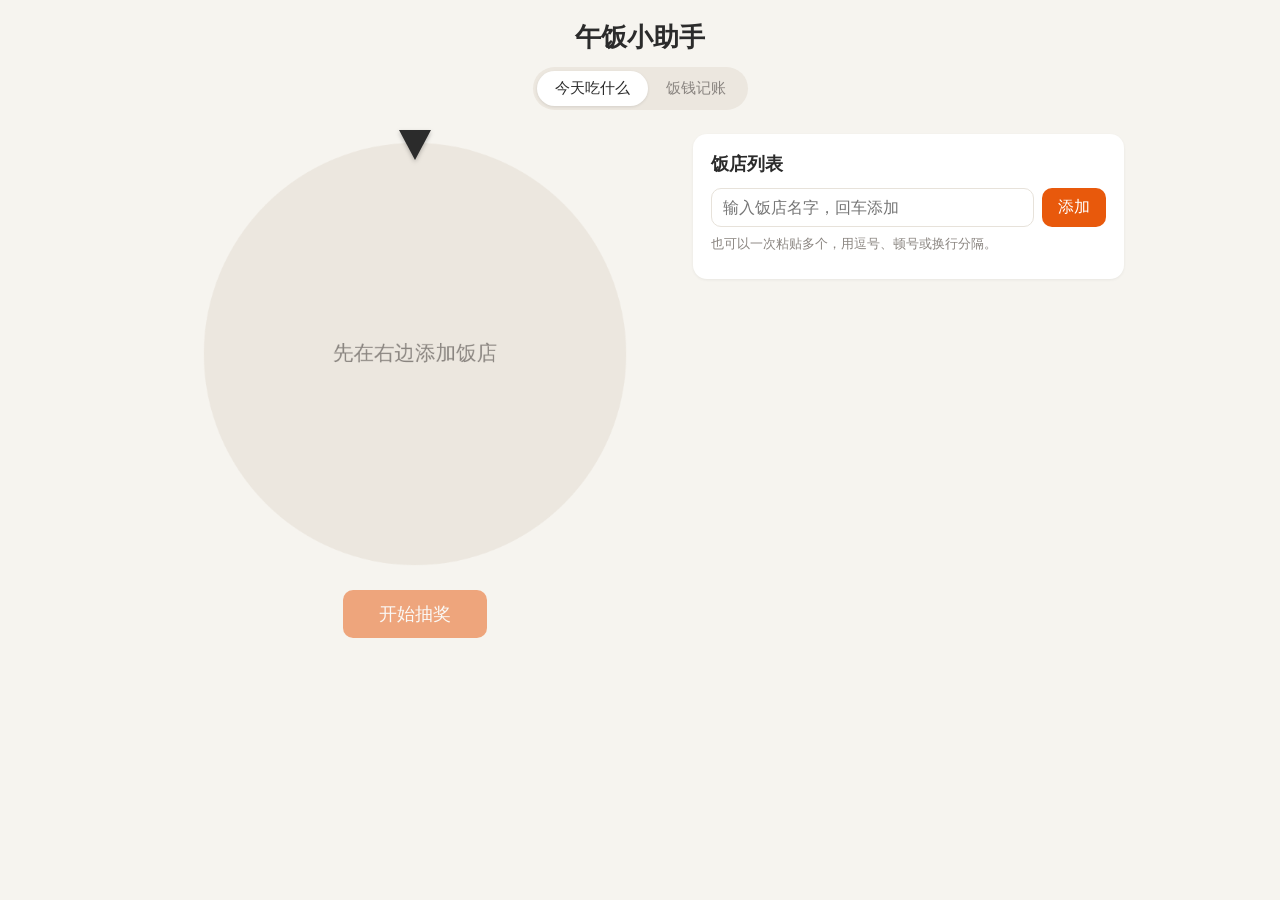
==== index.html @ 6ea11288 "Add lunch picker wheel and shared lunch-fund ledger Co-Authored-By: Claude Opus 5.5 <noreply@anthrop" ====
<!doctype html>
<html lang="zh-CN">
<head>
  <meta charset="utf-8">
  <meta name="viewport" content="width=device-width, initial-scale=1">
  <title>午饭小助手</title>
  <link rel="stylesheet" href="style.css">
</head>
<body>
  <header>
    <h1>午饭小助手</h1>
    <nav class="tabs">
      <button class="tab active" data-tab="wheel">今天吃什么</button>
      <button class="tab" data-tab="ledger">饭钱记账</button>
    </nav>
  </header>

  <main>
    <!-- 抽奖转盘 -->
    <section id="wheel" class="panel active">
      <div class="wheel-layout">
        <div class="wheel-box">
          <div class="pointer"></div>
          <canvas id="wheelCanvas" width="600" height="600"></canvas>
          <button id="spinBtn" class="primary big">开始抽奖</button>
          <p id="result" class="result"></p>
        </div>

        <div class="card">
          <h2>饭店列表</h2>
          <form id="restaurantForm" class="row">
            <input id="restaurantInput" type="text" placeholder="输入饭店名字，回车添加" maxlength="30" autocomplete="off">
            <button type="submit" class="primary">添加</button>
          </form>
          <p class="hint">也可以一次粘贴多个，用逗号、顿号或换行分隔。</p>
          <ul id="restaurantList" class="list"></ul>
          <button id="clearRestaurants" class="danger-link">清空列表</button>
        </div>
      </div>
    </section>

    <!-- 记账 -->
    <section id="ledger" class="panel">
      <div class="balance card">
        <span class="label">当前余额</span>
        <span id="balance" class="amount">¥0.00</span>
        <span id="balanceSub" class="sub"></span>
      </div>

      <div class="ledger-layout">
        <div class="card">
          <h2>记一笔</h2>
          <form id="txForm" class="tx-form">
            <div class="seg">
              <label><input type="radio" name="type" value="expense" checked> 消费（扣除）</label>
              <label><input type="radio" name="type" value="deposit"> 存入（充值）</label>
            </div>
            <label>金额
              <input id="txAmount" type="number" step="0.01" min="0.01" inputmode="decimal" placeholder="0.00" required>
            </label>
            <label>日期
              <input id="txDate" type="date" required>
            </label>
            <label>备注
              <input id="txNote" type="text" list="restaurantOptions" maxlength="50" placeholder="例如：饭店名 / 谁存的钱">
              <datalist id="restaurantOptions"></datalist>
            </label>
            <button type="submit" class="primary">保存</button>
          </form>
        </div>

        <div class="card">
          <div class="card-head">
            <h2>流水记录</h2>
            <div class="tools">
              <button id="exportBtn" class="small">导出备份</button>
              <label class="small file-btn">导入备份<input id="importInput" type="file" accept="application/json" hidden></label>
            </div>
          </div>
          <div id="stats" class="stats"></div>
          <ul id="txList" class="list tx-list"></ul>
          <p id="txEmpty" class="hint">还没有记录。先存入一笔钱吧。</p>
        </div>
      </div>
    </section>
  </main>

  <script src="app.js"></script>
</body>
</html>
---- style.css ----
:root {
  --bg: #f6f4ef;
  --card: #ffffff;
  --text: #2b2b2b;
  --muted: #8a8580;
  --line: #e7e2da;
  --accent: #e8590c;
  --accent-dark: #c44b08;
  --green: #2f9e44;
  --red: #e03131;
}

* { box-sizing: border-box; }

body {
  margin: 0;
  font-family: -apple-system, BlinkMacSystemFont, "PingFang SC", "Microsoft YaHei", "Segoe UI", sans-serif;
  background: var(--bg);
  color: var(--text);
}

header {
  text-align: center;
  padding: 20px 16px 8px;
}
h1 { margin: 0 0 12px; font-size: 26px; }
h2 { margin: 0 0 12px; font-size: 18px; }

.tabs { display: inline-flex; background: #ece7df; border-radius: 999px; padding: 4px; }
.tab {
  border: 0; background: transparent; padding: 8px 18px; border-radius: 999px;
  font-size: 15px; cursor: pointer; color: var(--muted);
}
.tab.active { background: var(--card); color: var(--text); box-shadow: 0 1px 3px rgba(0,0,0,.1); }

main { max-width: 1000px; margin: 0 auto; padding: 16px; }
.panel { display: none; }
.panel.active { display: block; }

.card {
  background: var(--card); border-radius: 14px; padding: 18px;
  box-shadow: 0 1px 3px rgba(0,0,0,.06);
}
.card-head { display: flex; justify-content: space-between; align-items: center; gap: 8px; flex-wrap: wrap; margin-bottom: 8px; }
.card-head h2 { margin: 0; }

button { font: inherit; cursor: pointer; }
.primary {
  background: var(--accent); color: #fff; border: 0; border-radius: 10px; padding: 9px 16px;
}
.primary:hover { background: var(--accent-dark); }
.primary:disabled { opacity: .5; cursor: default; }
.primary.big { font-size: 18px; padding: 12px 36px; margin-top: 16px; }
.small {
  background: #f1ede6; border: 0; border-radius: 8px; padding: 6px 10px; font-size: 13px; color: var(--text);
}
.file-btn { cursor: pointer; display: inline-block; }
.danger-link { background: none; border: 0; color: var(--muted); font-size: 13px; margin-top: 8px; padding: 0; }
.danger-link:hover { color: var(--red); }

input[type="text"], input[type="number"], input[type="date"] {
  width: 100%; padding: 9px 11px; border: 1px solid var(--line); border-radius: 10px; font: inherit; background: #fff;
}
input:focus { outline: 2px solid rgba(232,89,12,.3); border-color: var(--accent); }

.row { display: flex; gap: 8px; }
.row button { flex-shrink: 0; }
.hint { color: var(--muted); font-size: 13px; margin: 8px 0; }

/* 转盘 */
.wheel-layout { display: grid; grid-template-columns: minmax(0, 1.2fr) minmax(0, 1fr); gap: 20px; align-items: start; }
.wheel-box { position: relative; display: flex; flex-direction: column; align-items: center; }
#wheelCanvas { width: 100%; max-width: 440px; height: auto; aspect-ratio: 1; }
.pointer {
  position: absolute; top: -4px; left: 50%; transform: translateX(-50%); z-index: 2;
  width: 0; height: 0; border-left: 16px solid transparent; border-right: 16px solid transparent;
  border-top: 30px solid var(--text);
  filter: drop-shadow(0 2px 2px rgba(0,0,0,.25));
}
.result { font-size: 22px; font-weight: 600; min-height: 1.5em; margin: 14px 0 0; text-align: center; }
.result strong { color: var(--accent); }

.list { list-style: none; margin: 8px 0 0; padding: 0; max-height: 360px; overflow-y: auto; }
.list li {
  display: flex; align-items: center; justify-content: space-between; gap: 8px;
  padding: 8px 4px; border-bottom: 1px solid var(--line);
}
.list li:last-child { border-bottom: 0; }
.dot { display: inline-block; width: 10px; height: 10px; border-radius: 50%; margin-right: 8px; vertical-align: middle; }
.del { background: none; border: 0; color: var(--muted); font-size: 18px; line-height: 1; padding: 2px 6px; }
.del:hover { color: var(--red); }

/* 记账 */
.balance { display: flex; flex-direction: column; align-items: center; padding: 22px; margin-bottom: 20px; }
.balance .label { color: var(--muted); font-size: 14px; }
.balance .amount { font-size: 40px; font-weight: 700; margin: 4px 0; font-variant-numeric: tabular-nums; }
.balance .amount.low { color: var(--red); }
.balance .sub { color: var(--muted); font-size: 13px; }

.ledger-layout { display: grid; grid-template-columns: minmax(0, 1fr) minmax(0, 1.4fr); gap: 20px; align-items: start; }
.tx-form { display: flex; flex-direction: column; gap: 12px; }
.tx-form label { display: flex; flex-direction: column; gap: 4px; font-size: 14px; color: var(--muted); }
.seg { display: flex; gap: 16px; flex-wrap: wrap; }
.seg label { flex-direction: row; align-items: center; gap: 4px; color: var(--text); cursor: pointer; }

.stats { display: flex; gap: 16px; flex-wrap: wrap; font-size: 13px; color: var(--muted); }
.stats b { color: var(--text); font-variant-numeric: tabular-nums; }

.tx-list { max-height: 480px; }
.tx-main { min-width: 0; }
.tx-note { overflow: hidden; text-overflow: ellipsis; white-space: nowrap; }
.tx-date { font-size: 12px; color: var(--muted); }
.tx-right { display: flex; align-items: center; gap: 4px; flex-shrink: 0; }
.tx-amt { font-variant-numeric: tabular-nums; font-weight: 600; }
.tx-amt.expense { color: var(--red); }
.tx-amt.deposit { color: var(--green); }
.day-head { background: #faf8f4; font-size: 12px; color: var(--muted); padding: 4px 6px !important; }

@media (max-width: 720px) {
  .wheel-layout, .ledger-layout { grid-template-columns: minmax(0, 1fr); }
  .balance .amount { font-size: 34px; }
}
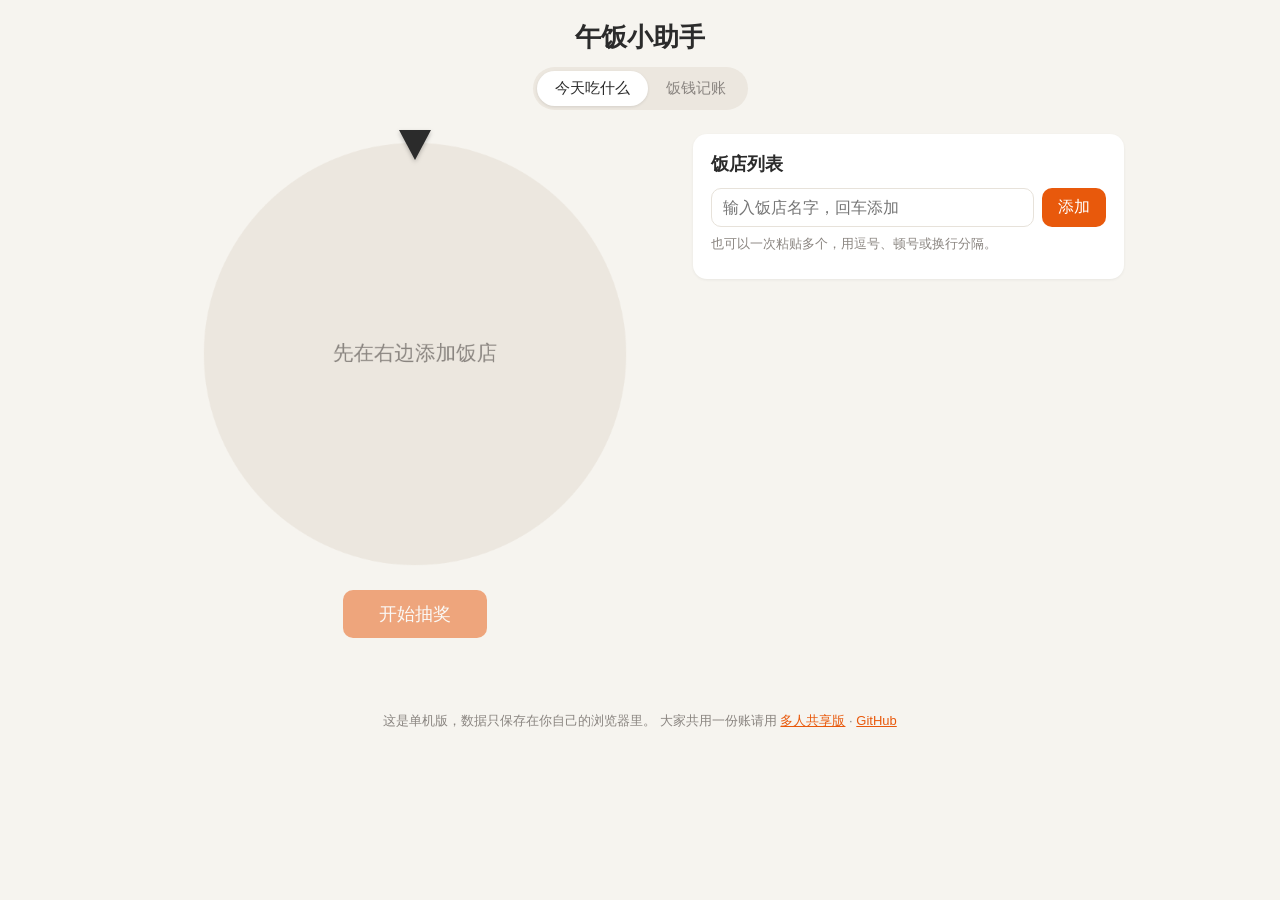
==== commit d58864cc: "Rewrite README, add footer link to shared version, add .gitignore and .nojekyll Co-Authored-By: Clau" ====
--- a/index.html
+++ b/index.html
@@ -42,8 +42,8 @@
     <!-- 记账 -->
     <section id="ledger" class="panel">
       <div class="balance card">
-        <span class="label">当前余额</span>
-        <span id="balance" class="amount">¥0.00</span>
+        <span class="label">当前余额（CAD）</span>
+        <span id="balance" class="amount">$0.00</span>
         <span id="balanceSub" class="sub"></span>
       </div>
 
@@ -55,7 +55,7 @@
               <label><input type="radio" name="type" value="expense" checked> 消费（扣除）</label>
               <label><input type="radio" name="type" value="deposit"> 存入（充值）</label>
             </div>
-            <label>金额
+            <label>金额（加元 CAD）
               <input id="txAmount" type="number" step="0.01" min="0.01" inputmode="decimal" placeholder="0.00" required>
             </label>
             <label>日期
@@ -85,6 +85,12 @@
     </section>
   </main>
 
+  <footer class="site-footer">
+    这是单机版，数据只保存在你自己的浏览器里。
+    大家共用一份账请用 <a href="https://claude.ai/artifact/6weheAjdWcavcL1BmKXZ1e" target="_blank" rel="noopener">多人共享版</a>
+    · <a href="https://github.com/lv5accelerator-xy/money-lunch" target="_blank" rel="noopener">GitHub</a>
+  </footer>
+
   <script src="app.js"></script>
 </body>
 </html>
--- a/style.css
+++ b/style.css
@@ -120,3 +120,6 @@
   .wheel-layout, .ledger-layout { grid-template-columns: minmax(0, 1fr); }
   .balance .amount { font-size: 34px; }
 }
+
+.site-footer { max-width: 1000px; margin: 8px auto 32px; padding: 0 16px; text-align: center; font-size: 13px; color: var(--muted); line-height: 1.8; }
+.site-footer a { color: var(--accent); }
